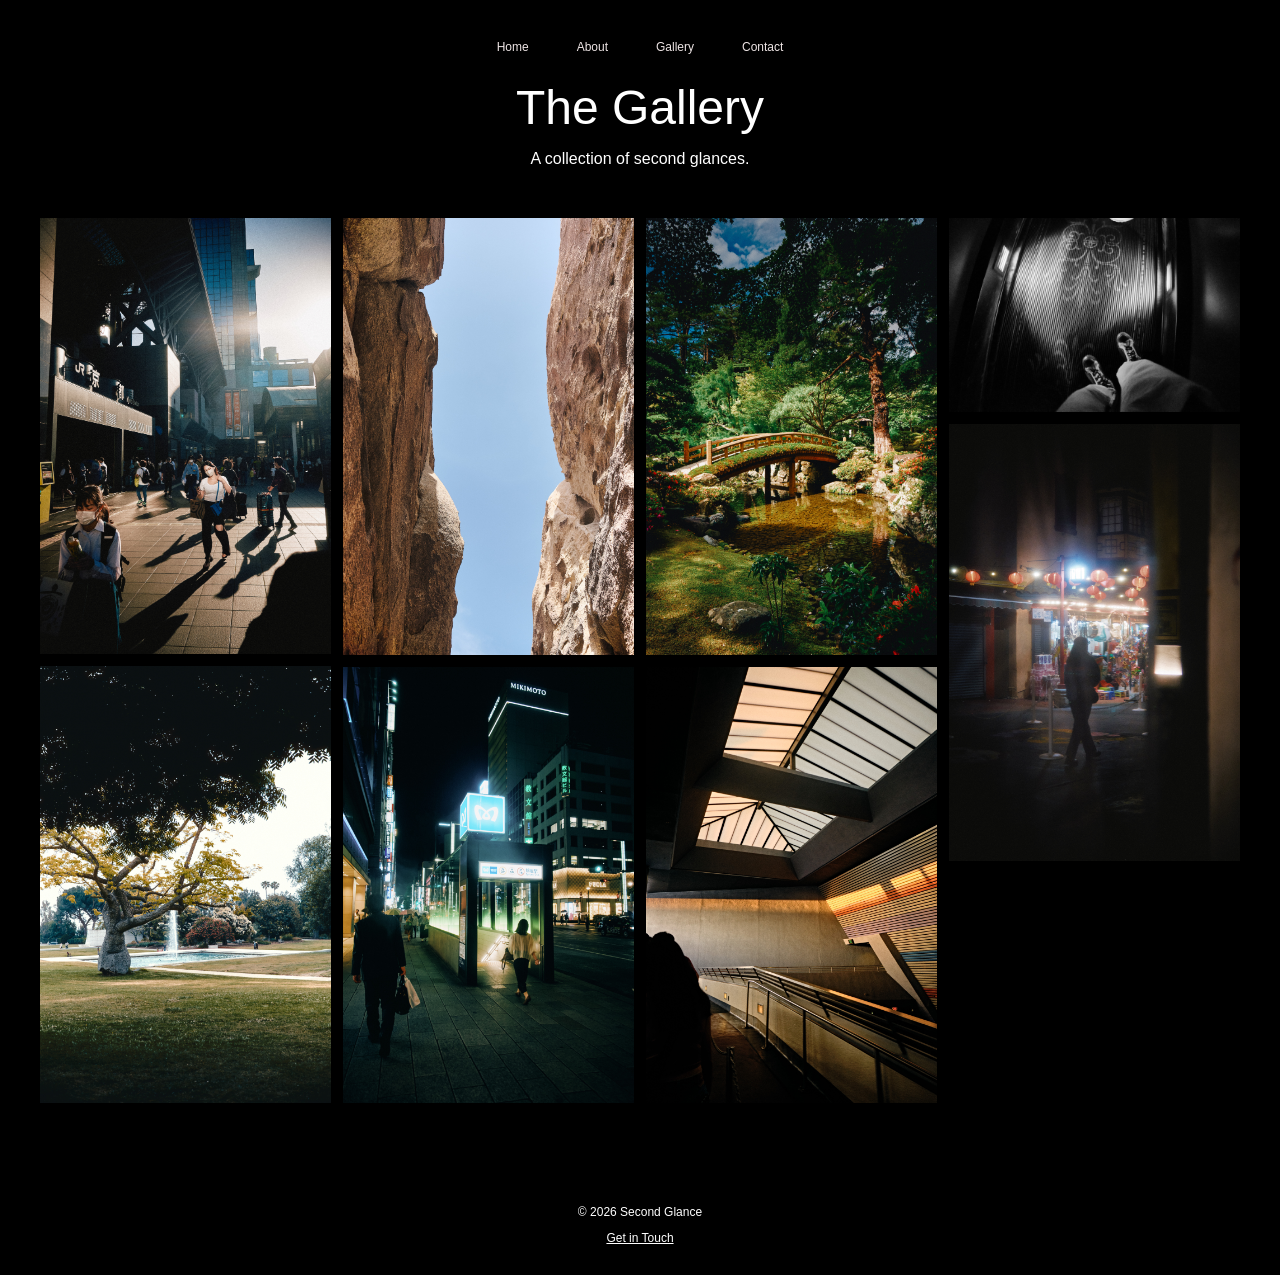
==== gallery.html @ 0cb45053 "first draft" ====
<!DOCTYPE html>
<html lang="en">
<head>
    <meta charset="UTF-8">
    <meta name="viewport" content="width=device-width, initial-scale=1.0">
    <title>Document</title>
    <link rel="stylesheet" href="css/styles.css">
</head>
<body>

<header>
    <nav>
        <ul class="nav-list">
            <li><a href="index.html" class="active">Home</a></li>
            <li><a href="about.html">About</a></li>
            <li><a href="gallery.html">Gallery</a></li>
            <li><a href="contact.html">Contact</a></li>
        </ul>
    </nav>
</header>
<main class="gallery-main">

    <div class="gallery-header">
        <h1>The Gallery</h1>
        <p>A collection of second glances.</p>
    </div>

    <div class="photo-grid">
        <img src="images/photo1.jpg" alt="Photograph 1">
        <img src="images/photo2.jpg" alt="Photograph 2">
        <img src="images/photo3.jpg" alt="Photograph 3">
        <img src="images/photo4.jpg" alt="Photograph 4">
        <img src="images/photo5.jpg" alt="Photograph 5">
        <img src="images/photo6.jpg" alt="Photograph 6">
        <img src="images/photo7.jpg" alt="Photograph 7">
        <img src="images/photo8.jpg" alt="Photograph 8">
    </div>

</main>
<footer class="site-footer">
    <p>© 2026 Second Glance</p>
    <a href="mailto:perickson@toromail.csudh.edu">Get in Touch</a>
</footer>
</body>
</html>
---- css/styles.css ----
body {
    margin: 0;
    background-color: #000000;
}
header {
    position: absolute;
    top: 0;
    left: 0;
    width: 100%;
    z-index: 10;
}
@font-face {
    font-family: 'PPTelegraph';
    src: url('fonts/PPTelegraf-Regular.ttf') format('truetype');
}
.hero {
    position: relative;
    width: 100%;
    min-height: 100vh;
    min-height: 100svh;

    display: flex;
    justify-content: center;
    align-items: center;

    overflow: hidden;
}
.hero::before {
    content: "";
    position: absolute;
    top: 0;
    left: 0;
    width: 100%;
    height: 300px;

    background: linear-gradient(
        to bottom,
        rgba(0, 0, 0, 0.8) 0%,
        rgba(0, 0, 0, 0.4) 40%,
        rgba(0, 0, 0, 0) 100%
    );

    z-index: 1;
    pointer-events: none;
}
.nav-list {
    display: flex;
    justify-content: center;
    align-items: center;
    list-style: none;

    width: fit-content;
    margin: 20px auto;
    padding: 12px 20px;
    gap: 24px;

    background-color: rgba(0, 0, 0, 0.1);
    backdrop-filter: blur(7px);
    -webkit-backdrop-filter: blur(7px);

    border-radius: 30px;
}

.nav-list a {
    font-family: 'PPTelegraph', sans-serif;
    font-size: 12px;
    text-decoration: none;
    color: #eee5e5;
    padding: 8px 12px;
    display: inline-block;
    border-radius: 6px;
    transition: background-color 0.3s ease, color 0.3s ease;
}

.nav-list a:hover {
    background-color: #f0f0f0;
    color: #941818;
}

.logo-container {
    display: flex;
    flex-direction: column;
    align-items: center;
    gap: 30px;
    margin-top: 40px;
}

.logo {
    width: 500px;
    max-width: 90%;
    height: auto;
    mix-blend-mode: difference;
}

.logo-icon {
    width: 150px;
    height: auto;
    mix-blend-mode: difference;
}
/* Fullscreen slideshow */
.slideshow {
    position: absolute;
    inset: 0;
    z-index: 0;
}

/* Individual photographs */
.slide {
    position: absolute;
    inset: 0;

    background-size: cover;
    background-position: center;
    background-repeat: no-repeat;

    opacity: 0;
    transition: opacity 1s ease-in-out;
}

/* Visible photograph */
.slide.active {
    opacity: 1;
}

/* Logos over photographs */
.logo-container {
    position: relative;
    z-index: 2;

    display: flex;
    flex-direction: column;
    align-items: center;
    gap: 30px;
    margin-top: 40px;

    mix-blend-mode: difference;
}

/* Bottom slideshow controls */
.slide-controls {
    position: absolute;
    bottom: 30px;
    left: 50%;
    transform: translateX(-50%);

    display: flex;
    gap: 12px;
    z-index: 10;
}

.slide-dot {
    width: 35px;
    height: 5px;
    padding: 0;

    background-color: rgba(255,255,255,0.4);
    border: none;
    border-radius: 10px;
    cursor: pointer;

    transition: background-color 0.3s ease;
}

.slide-dot.active,
.slide-dot:hover {
    background-color: white;
}

.photo-grid {
    column-count: 4;
    column-gap: 12px;
}

/* Gallery images */
.photo-grid img {
    display: block;
    width: 100%;
    height: auto;
    margin-bottom: 12px;
    break-inside: avoid;

    transition: opacity 0.3s ease;
}
.gallery-header {
    text-align: center;
    color: #ffffff;
    margin-top: 60px;
    margin-bottom: 50px;
}

.gallery-header h1 {
    font-family: 'PPTelegraph', sans-serif;
    font-size: 48px;
    font-weight: normal;
    color: #ffffff;
    margin: 0 0 15px;
}

.gallery-header p {
    font-family: 'PPTelegraph', sans-serif;
    font-size: 16px;
    color: #ffffff;
    margin: 0;
}
.gallery-page header {
    position: relative;
    width: 100%;
}
.gallery-main {
    padding: 20px 40px 60px;
}
.site-footer {
    background-color: #000000;
    color: #ffffff;
    text-align: center;
    padding: 30px 20px;
    font-family: 'PPTelegraph', sans-serif;
    font-size: 12px;
}

.site-footer a {
    color: #ffffff;
    text-decoration: underline;
}
/* Homepage introduction */
.home-intro {
    background-color: #000000;
    color: #ffffff;

    min-height: 400px;
    padding: 120px 20px;

    display: flex;
    flex-direction: column;
    justify-content: center;
    align-items: center;

    text-align: center;
}

/* Main heading */
.home-intro h1 {
    font-family: 'PPTelegraph', sans-serif;
    font-weight: 700;
    font-size: clamp(36px, 6vw, 72px);

    margin: 0 0 30px;
}

/* Description */
.home-intro p {
    font-family: 'PPTelegraph', sans-serif;
    font-size: 18px;
    line-height: 1.7;

    max-width: 650px;
    margin: 0 0 40px;
}

/* Gallery link */
.explore-button {
    display: block;
    width: fit-content;
    margin: 40px auto 0;

    font-family: 'PPTelegraph', sans-serif;
    font-size: 14px;
    color: #ffffff;
    text-decoration: none;

    border: 1px solid #ffffff;
    padding: 15px 30px;

    transition: 0.3s ease;
}

.explore-button:hover {
    background-color: #ffffff;
    color: #000000;
}
.home-intro {
    background-color: #000000;
    color: #ffffff;
    padding: 100px 20px;
    text-align: center;
    font-family: 'PPTelegraph', sans-serif;
}

.home-intro h1 {
    font-size: 48px;
    font-weight: 700;
    margin-bottom: 40px;
}

.home-intro p {
    font-size: 18px;
    line-height: 1.8;
    max-width: 650px;
    margin: 0 auto 25px;
    color: #cccccc;
}
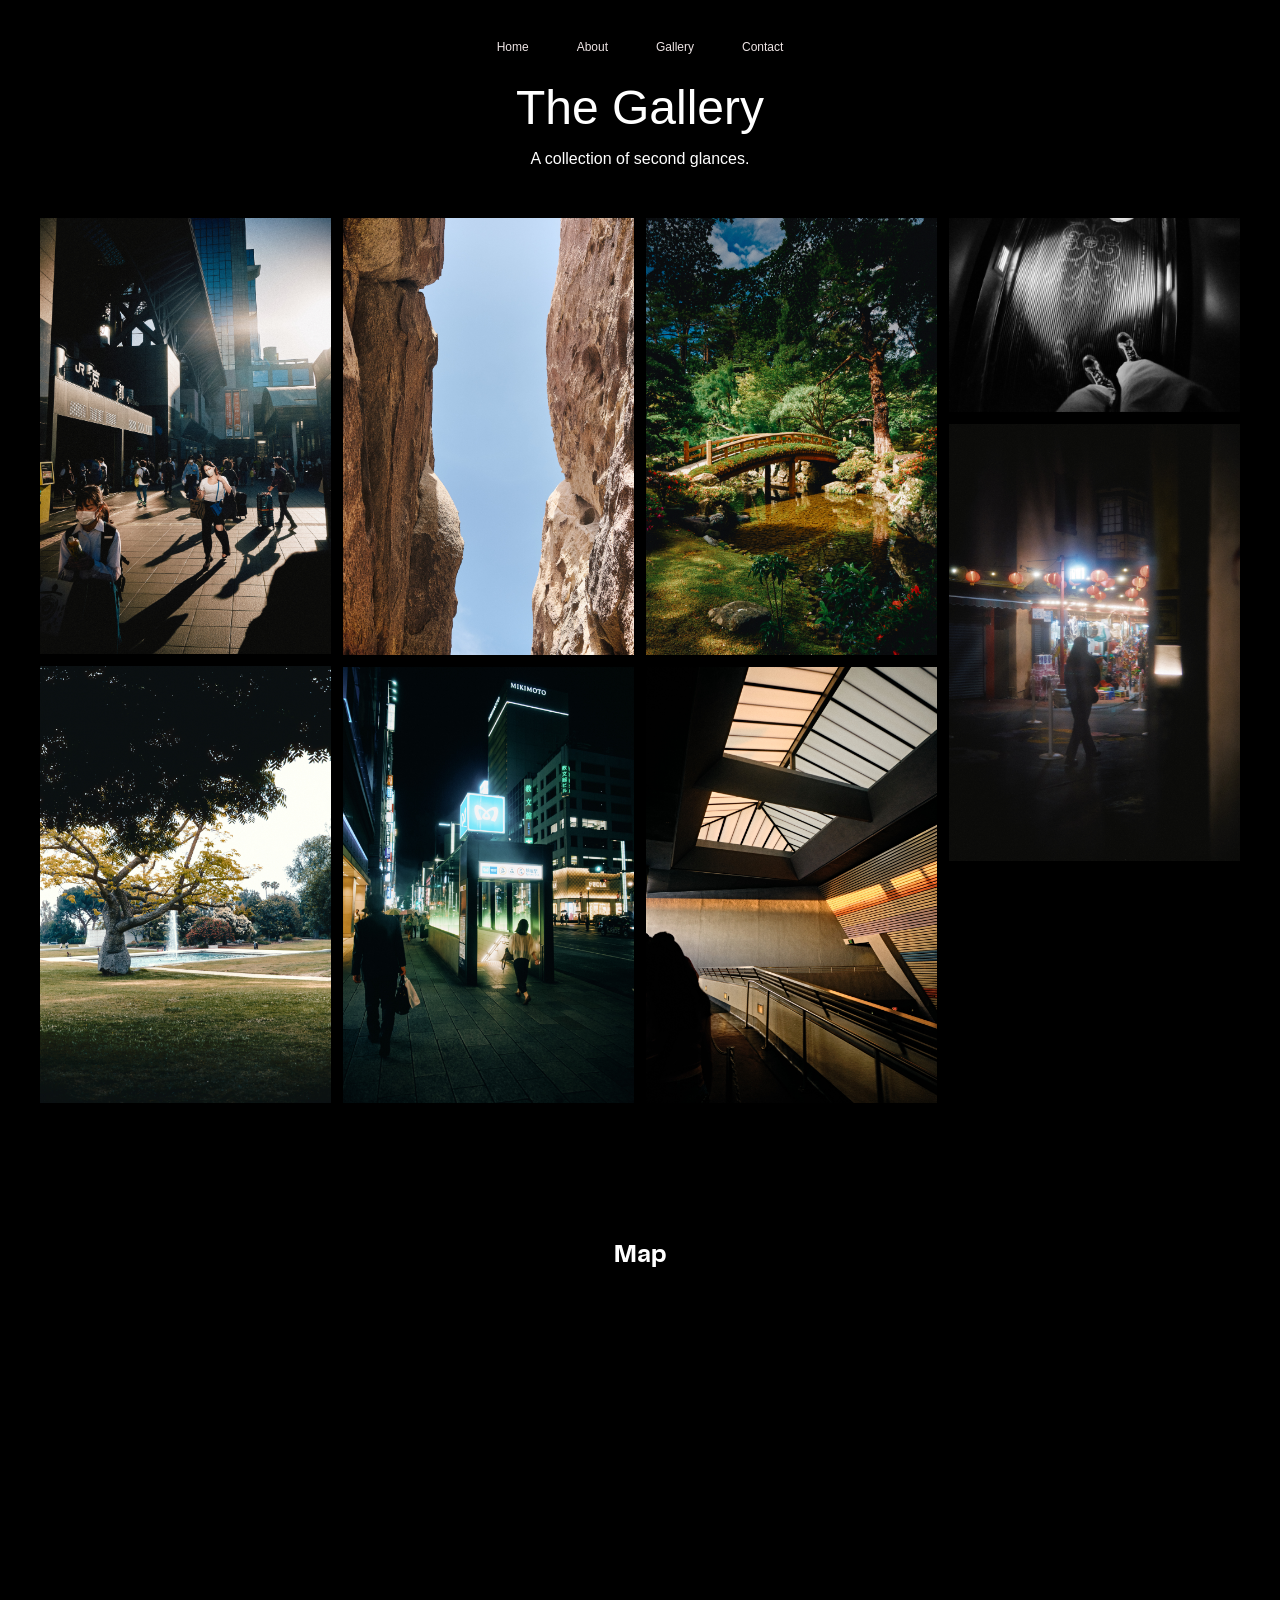
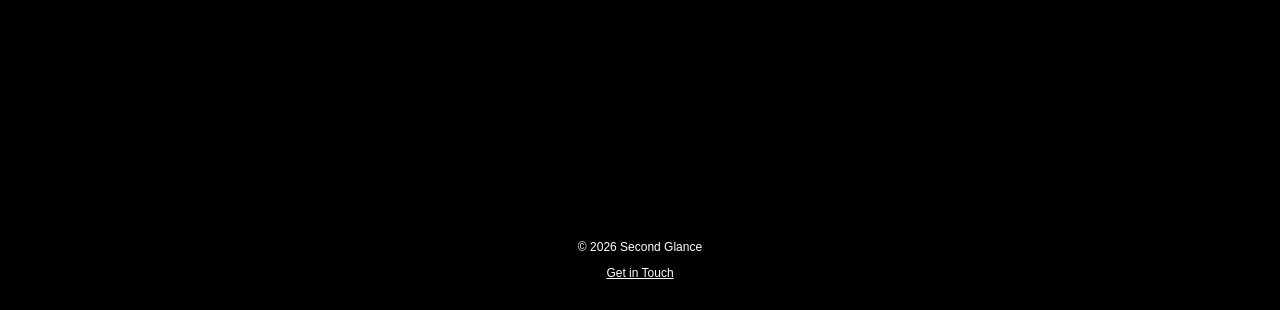
==== commit 63c50099: "firstdraft2" ====
--- a/gallery.html
+++ b/gallery.html
@@ -37,6 +37,18 @@
     </div>
 
 </main>
+<section class="map-section">
+    <h1>Map</h1>
+
+    <iframe
+        src="https://www.google.com/maps/embed?pb=!1m18!1m12!1m3!1d3280.106827440519!2d135.4959506!3d34.7024854!2m3!1f0!2f0!3f0!3m2!1i1024!2i768!4f13.1!3m3!1m2!1s0x6000e68d95e3a70b%3A0x1baec822e859c84a!2sOsaka%20Station!5e0!3m2!1sen!2sus!4v1793674419166!5m2!1sen!2sus"
+        width="600"
+        height="450"
+        style="border:0;"
+        allowfullscreen
+        loading="lazy">
+    </iframe>
+</section>
 <footer class="site-footer">
     <p>© 2026 Second Glance</p>
     <a href="mailto:perickson@toromail.csudh.edu">Get in Touch</a>
--- a/css/styles.css
+++ b/css/styles.css
@@ -9,9 +9,20 @@
     width: 100%;
     z-index: 10;
 }
+h1 {
+    font-family: 'PPTelegraph', sans-serif;
+    font-weight: 700;
+    text-align: center;
+    color: #ffffff;
+}
 @font-face {
     font-family: 'PPTelegraph';
     src: url('fonts/PPTelegraf-Regular.ttf') format('truetype');
+}
+@font-face {
+    font-family: 'PPTelegraph';
+    src: url('../fonts/PPTelegraf-Bold.ttf') format('truetype');
+    font-weight: 700;
 }
 .hero {
     position: relative;
@@ -298,4 +309,94 @@
     max-width: 650px;
     margin: 0 auto 25px;
     color: #cccccc;
+}
+.video-container {
+    display: flex;
+    justify-content: center;
+    padding: 60px 20px;
+}
+
+.video-container iframe {
+    width: 100%;
+    max-width: 996px;
+    aspect-ratio: 16 / 9;
+    height: auto;
+    border: none;
+}
+.map-section {
+    text-align: center;
+    background-color: #000000;
+    padding: 60px 20px;
+}
+
+.map-section iframe {
+    display: block;
+    width: 100%;
+    max-width: 600px;
+    margin: 0 auto;
+    border: none;
+}
+/* FAQ Section */
+.faq-section {
+    max-width: 900px;
+    margin: 80px auto;
+    padding: 20px;
+    color: white;
+    font-family: 'PPTelegraph', sans-serif;
+}
+
+.faq-section h2 {
+    font-size: 36px;
+    font-weight: 700;
+    margin-bottom: 40px;
+    text-align: center;
+}
+
+/* Accordion buttons */
+.accordion {
+    background-color: #000000;
+    color: #ffffff;
+    cursor: pointer;
+    padding: 22px;
+    width: 100%;
+    border: none;
+    border-bottom: 1px solid #444444;
+    text-align: left;
+    font-family: 'PPTelegraph', sans-serif;
+    font-size: 16px;
+    transition: background-color 0.3s ease;
+}
+
+/* Hover and active state */
+.accordion:hover,
+.accordion.active {
+    background-color: #222222;
+}
+
+/* Plus icon */
+.accordion::after {
+    content: '+';
+    float: right;
+    font-size: 20px;
+}
+
+/* Minus icon when opened */
+.accordion.active::after {
+    content: '−';
+}
+
+/* Hidden answer */
+.panel {
+    background-color: #111111;
+    color: #cccccc;
+    padding: 0 22px;
+    max-height: 0;
+    overflow: hidden;
+    transition: max-height 0.3s ease;
+}
+
+.panel p {
+    font-size: 15px;
+    line-height: 1.8;
+    margin: 20px 0;
 }
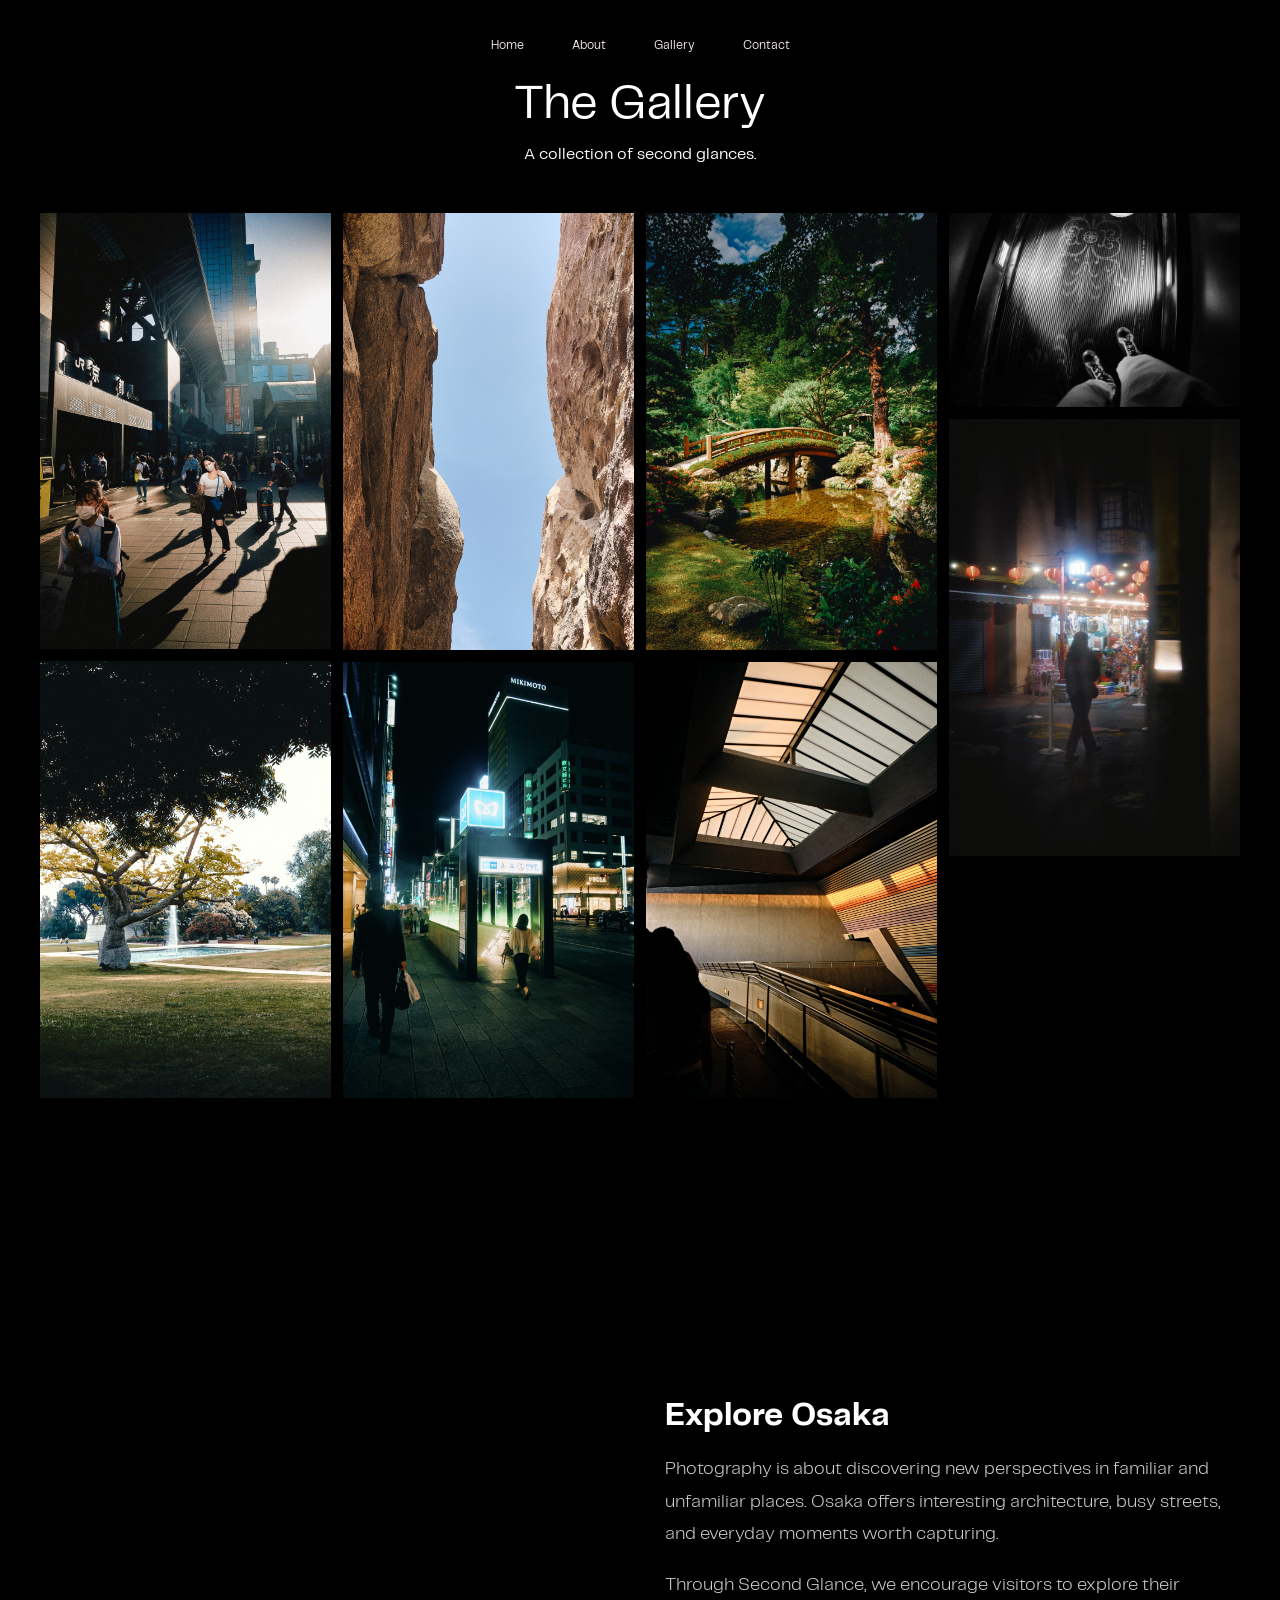
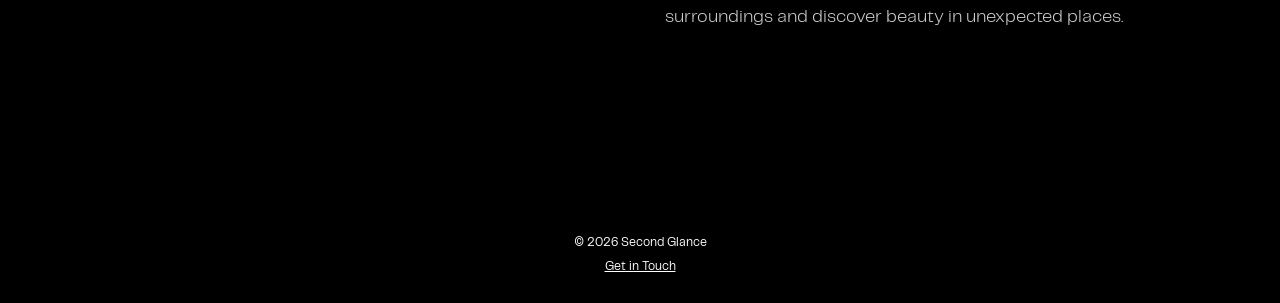
==== commit 2a3475c2: "first_draft_final" ====
--- a/gallery.html
+++ b/gallery.html
@@ -38,16 +38,39 @@
 
 </main>
 <section class="map-section">
-    <h1>Map</h1>
+    <h2>Map</h2>
 
-    <iframe
-        src="https://www.google.com/maps/embed?pb=!1m18!1m12!1m3!1d3280.106827440519!2d135.4959506!3d34.7024854!2m3!1f0!2f0!3f0!3m2!1i1024!2i768!4f13.1!3m3!1m2!1s0x6000e68d95e3a70b%3A0x1baec822e859c84a!2sOsaka%20Station!5e0!3m2!1sen!2sus!4v1793674419166!5m2!1sen!2sus"
-        width="600"
-        height="450"
-        style="border:0;"
-        allowfullscreen
-        loading="lazy">
-    </iframe>
+    <div class="map-content">
+
+        <iframe
+            src="https://www.google.com/maps/embed?pb=!1m18!1m12!1m3!1d3280.106827440519!2d135.4959506!3d34.7024854!2m3!1f0!2f0!3f0!3m2!1i1024!2i768!4f13.1!3m3!1m2!1s0x6000e68d95e3a70b%3A0x1baec822e859c84a!2sOsaka%20Station!5e0!3m2!1sen!2sus!4v1793674419166!5m2!1sen!2sus"
+            title="Map of Osaka Station"
+            width="600"
+            height="450"
+            style="border:0;"
+            allowfullscreen
+            loading="lazy">
+        </iframe>
+
+        <div class="map-text">
+            <h3>Explore Osaka</h3>
+
+            <p>
+                Photography is about discovering new
+                perspectives in familiar and unfamiliar
+                places. Osaka offers interesting architecture,
+                busy streets, and everyday moments worth
+                capturing.
+            </p>
+
+            <p>
+                Through Second Glance, we encourage visitors
+                to explore their surroundings and discover
+                beauty in unexpected places.
+            </p>
+        </div>
+
+    </div>
 </section>
 <footer class="site-footer">
     <p>© 2026 Second Glance</p>
--- a/css/styles.css
+++ b/css/styles.css
@@ -3,11 +3,11 @@
     background-color: #000000;
 }
 header {
-    position: absolute;
+    position: fixed;
     top: 0;
     left: 0;
     width: 100%;
-    z-index: 10;
+    z-index: 9999;
 }
 h1 {
     font-family: 'PPTelegraph', sans-serif;
@@ -17,12 +17,21 @@
 }
 @font-face {
     font-family: 'PPTelegraph';
-    src: url('fonts/PPTelegraf-Regular.ttf') format('truetype');
+    src: url('../fonts/PPTelegraf-Regular.ttf') format('truetype');
+    font-weight: 400;
+    font-style: normal;
 }
 @font-face {
     font-family: 'PPTelegraph';
     src: url('../fonts/PPTelegraf-Bold.ttf') format('truetype');
     font-weight: 700;
+    font-style: normal;
+}
+@font-face {
+    font-family:'PPTelegraph';
+    src:url('../fonts/PPTelegraf-Light.ttf') format('truetype');
+    font-weight: 300;
+    font-style: normal;
 }
 .hero {
     position: relative;
@@ -43,7 +52,8 @@
     left: 0;
     width: 100%;
     height: 300px;
-
+    z-index: 1;
+    pointer-events: none;
     background: linear-gradient(
         to bottom,
         rgba(0, 0, 0, 0.8) 0%,
@@ -51,8 +61,6 @@
         rgba(0, 0, 0, 0) 100%
     );
 
-    z-index: 1;
-    pointer-events: none;
 }
 .nav-list {
     display: flex;
@@ -233,7 +241,6 @@
     color: #ffffff;
     text-decoration: underline;
 }
-/* Homepage introduction */
 .home-intro {
     background-color: #000000;
     color: #ffffff;
@@ -249,26 +256,13 @@
     text-align: center;
 }
 
-/* Main heading */
 .home-intro h1 {
     font-family: 'PPTelegraph', sans-serif;
     font-weight: 700;
     font-size: clamp(36px, 6vw, 72px);
-
     margin: 0 0 30px;
 }
 
-/* Description */
-.home-intro p {
-    font-family: 'PPTelegraph', sans-serif;
-    font-size: 18px;
-    line-height: 1.7;
-
-    max-width: 650px;
-    margin: 0 0 40px;
-}
-
-/* Gallery link */
 .explore-button {
     display: block;
     width: fit-content;
@@ -296,19 +290,14 @@
     text-align: center;
     font-family: 'PPTelegraph', sans-serif;
 }
-
-.home-intro h1 {
-    font-size: 48px;
-    font-weight: 700;
-    margin-bottom: 40px;
-}
-
 .home-intro p {
     font-size: 18px;
     line-height: 1.8;
     max-width: 650px;
     margin: 0 auto 25px;
     color: #cccccc;
+    font-weight: 300;
+    font-family: 'PPTelegraph', sans-serif;
 }
 .video-container {
     display: flex;
@@ -335,6 +324,40 @@
     max-width: 600px;
     margin: 0 auto;
     border: none;
+}
+.map-content {
+    display: flex;
+    justify-content: center;
+    align-items: center;
+    gap: 50px;
+    max-width: 1200px;
+    margin: 0 auto;
+}
+
+.map-content iframe {
+    width: 50%;
+    height: 450px;
+    border: none;
+}
+
+.map-text {
+    width: 50%;
+    color: white;
+    text-align: left;
+    font-family: 'PPTelegraph', sans-serif;
+}
+
+.map-text h3 {
+    font-size: 32px;
+    font-weight: 700;
+    margin-bottom: 20px;
+}
+
+.map-text p {
+    font-size: 18px;
+    font-weight: 300;
+    line-height: 1.8;
+    color: #cccccc;
 }
 /* FAQ Section */
 .faq-section {
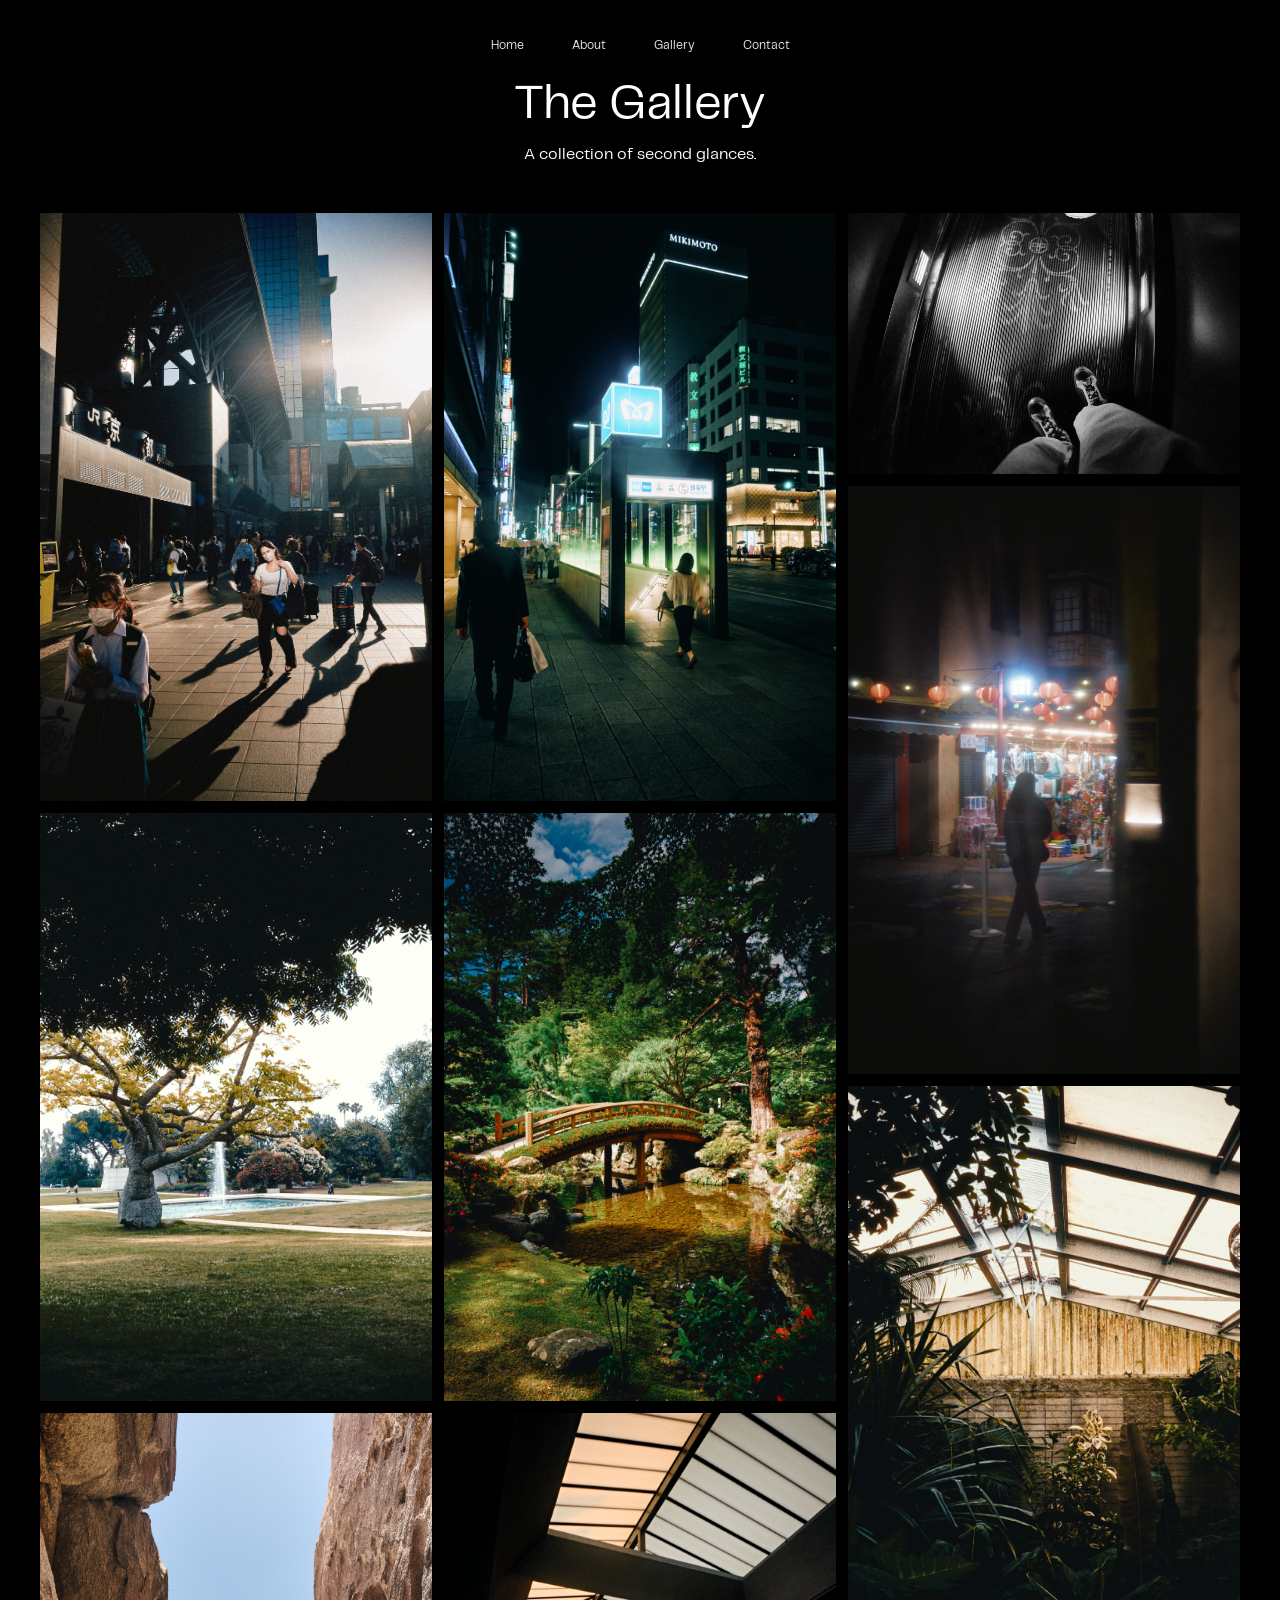
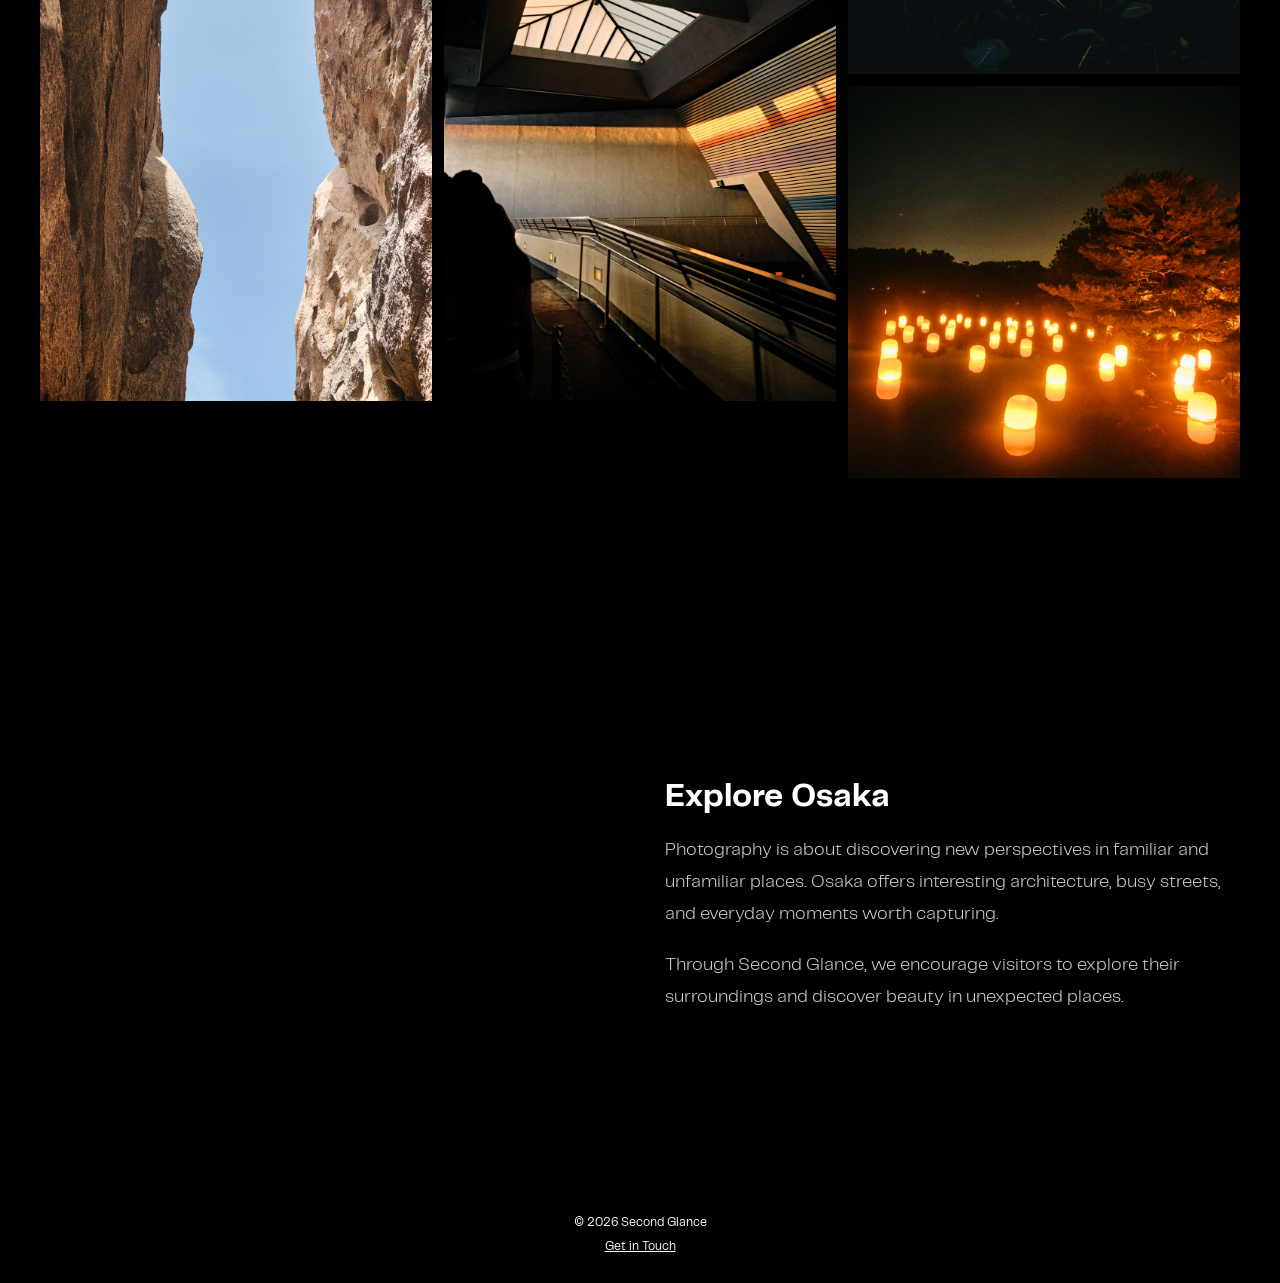
==== commit 4ed7421e: "homepage gallery" ====
--- a/gallery.html
+++ b/gallery.html
@@ -34,6 +34,8 @@
         <img src="images/photo6.jpg" alt="Photograph 6">
         <img src="images/photo7.jpg" alt="Photograph 7">
         <img src="images/photo8.jpg" alt="Photograph 8">
+        <img src="images/photo9.jpg" alt="Photograph 9">
+        <img src="images/photo10.jpg" alt="Photograph 10">
     </div>
 
 </main>
--- a/css/styles.css
+++ b/css/styles.css
@@ -155,13 +155,11 @@
     mix-blend-mode: difference;
 }
 
-/* Bottom slideshow controls */
 .slide-controls {
     position: absolute;
-    bottom: 30px;
+    bottom: 20px;
     left: 50%;
     transform: translateX(-50%);
-
     display: flex;
     gap: 12px;
     z-index: 10;
@@ -184,20 +182,16 @@
 .slide-dot:hover {
     background-color: white;
 }
-
 .photo-grid {
-    column-count: 4;
+    column-count: 3;
     column-gap: 12px;
 }
-
-/* Gallery images */
 .photo-grid img {
     display: block;
     width: 100%;
     height: auto;
     margin-bottom: 12px;
     break-inside: avoid;
-
     transition: opacity 0.3s ease;
 }
 .gallery-header {
@@ -359,7 +353,7 @@
     line-height: 1.8;
     color: #cccccc;
 }
-/* FAQ Section */
+
 .faq-section {
     max-width: 900px;
     margin: 80px auto;
@@ -375,7 +369,7 @@
     text-align: center;
 }
 
-/* Accordion buttons */
+
 .accordion {
     background-color: #000000;
     color: #ffffff;
@@ -390,25 +384,25 @@
     transition: background-color 0.3s ease;
 }
 
-/* Hover and active state */
+
 .accordion:hover,
 .accordion.active {
     background-color: #222222;
 }
 
-/* Plus icon */
+
 .accordion::after {
     content: '+';
     float: right;
     font-size: 20px;
 }
 
-/* Minus icon when opened */
+
 .accordion.active::after {
     content: '−';
 }
 
-/* Hidden answer */
+
 .panel {
     background-color: #111111;
     color: #cccccc;
